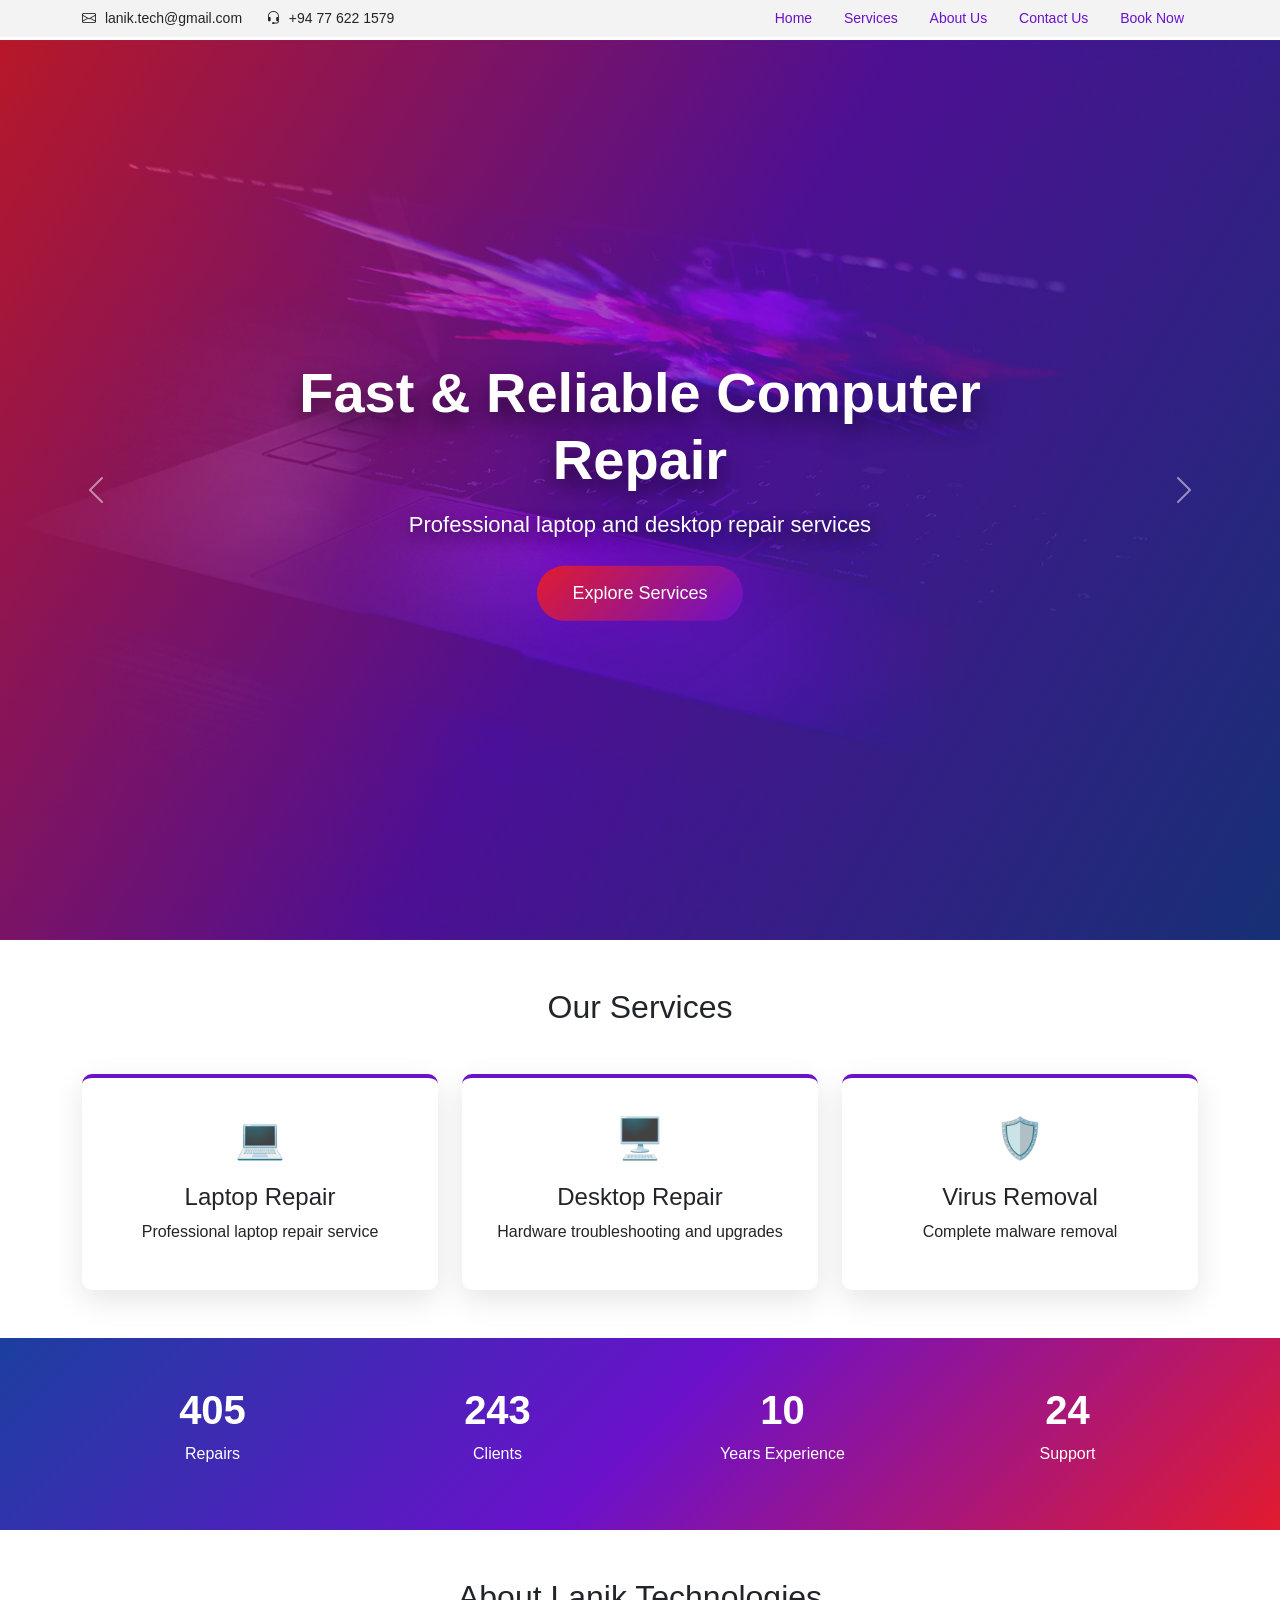
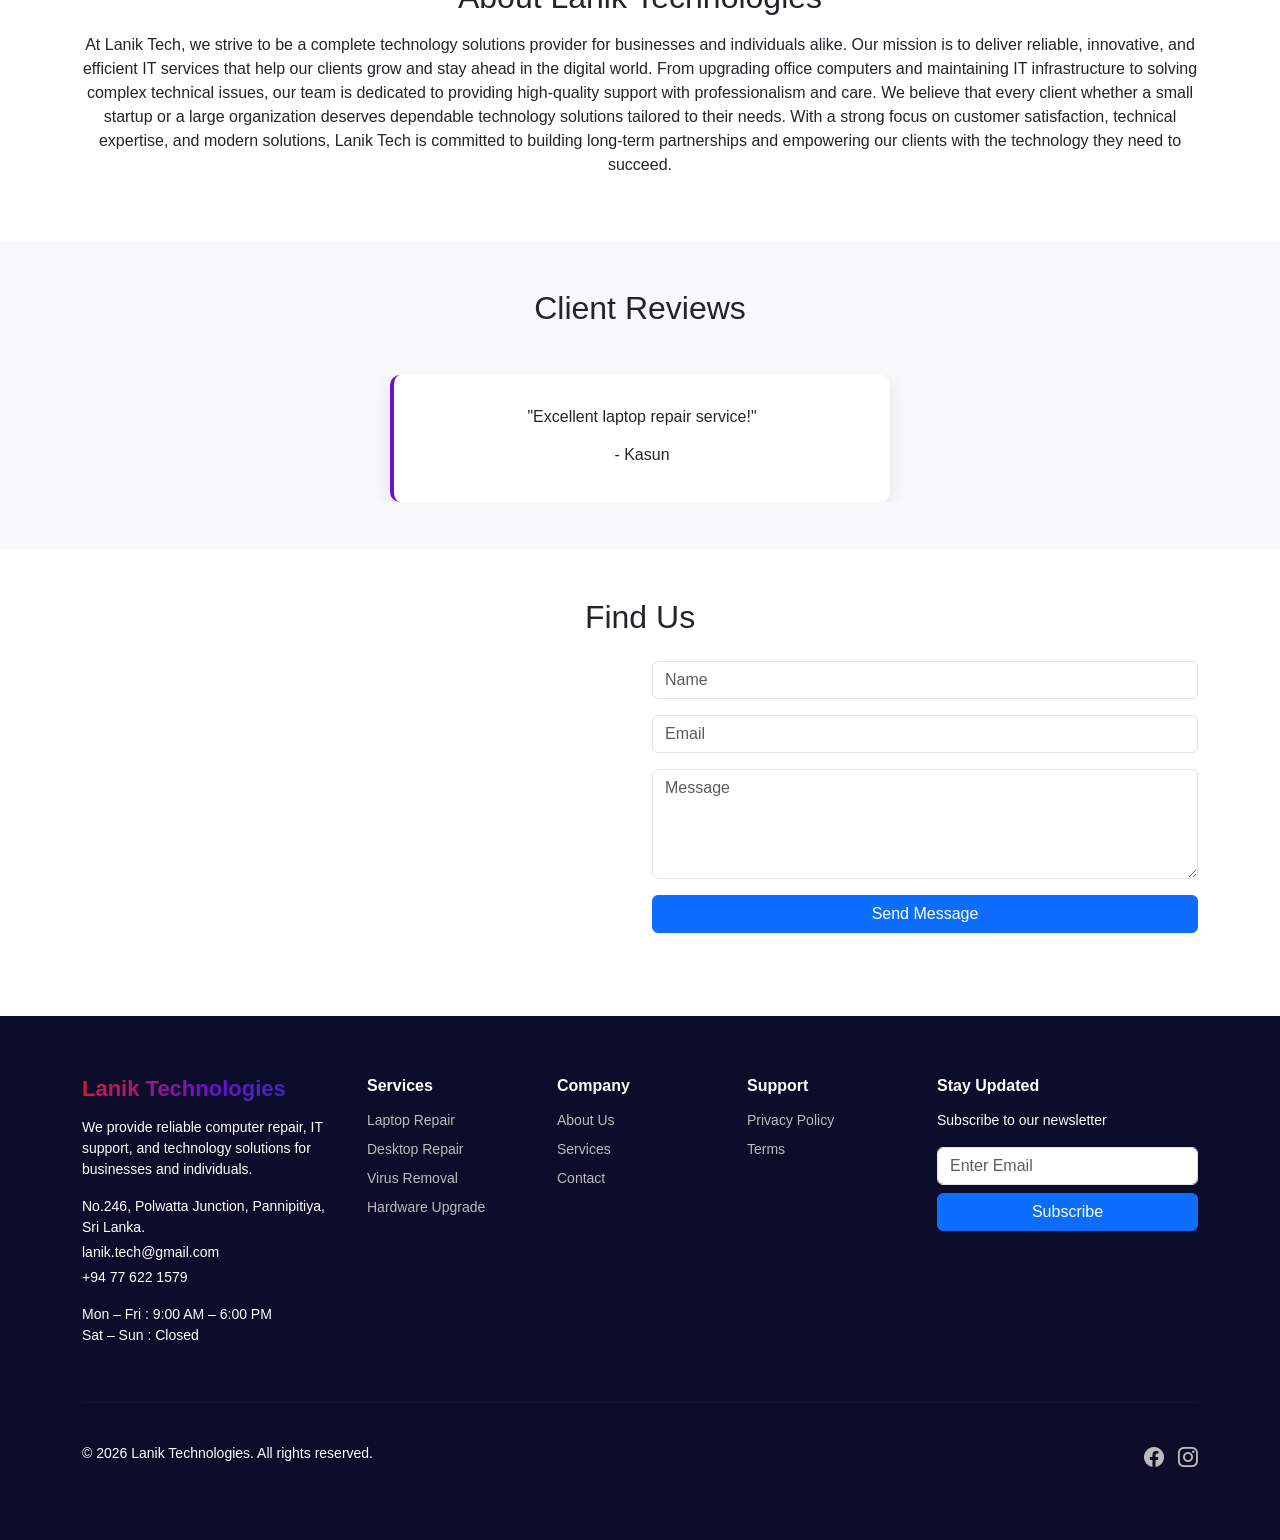
==== index.html @ faeea5ef "Add files via upload" ====
<!DOCTYPE html>
<html lang="en">

<head>

<meta charset="UTF-8">
<meta name="viewport" content="width=device-width, initial-scale=1">

<title>Lanik Technologies</title>

<link href="https://cdn.jsdelivr.net/npm/bootstrap@5.3.2/dist/css/bootstrap.min.css" rel="stylesheet">

<link rel="stylesheet" href="css/style.css">

<link rel="stylesheet" href="https://cdn.jsdelivr.net/npm/bootstrap-icons@1.10.5/font/bootstrap-icons.css">

<script src="https://cdn.jsdelivr.net/npm/bootstrap@5.3.2/dist/js/bootstrap.bundle.min.js"></script>

</head>

<body>

<!-- TOP HEADER -->
<div class="top-header">

<div class="container d-flex justify-content-between align-items-center">

<div class="top-contact">

<i class="bi bi-envelope"></i> lanik.tech@gmail.com
<span class="divider"></span>
<i class="bi bi-headset"></i> +94 77 622 1579

</div>

<div class="top-menu">

<a href="#home">Home</a>
<a href="#services">Services</a>
<a href="#about">About Us</a>
<a href="#contact">Contact Us</a>
<a href="book.html">Book Now</a>

</div>

</div>

</div>

<section id="home" class="hero">

<div id="heroSlider" class="carousel slide carousel-fade" data-bs-ride="carousel" data-bs-interval="5000">

<div class="carousel-inner">

<!-- Slide 1 -->
<div class="carousel-item active hero-slide" style="background-image:url('images/hero1.jpg');">

<div class="hero-overlay"></div>

<div class="hero-content">
<h1>Fast & Reliable Computer Repair</h1>
<p>Professional laptop and desktop repair services</p>
<a href="#services" class="btn hero-btn">Explore Services</a>
</div>

</div>

<!-- Slide 2 -->
<div class="carousel-item hero-slide" style="background-image:url('images/hero2.jpg');">

<div class="hero-overlay"></div>

<div class="hero-content">
<h1>Fast & Reliable Computer Repair</h1>
<p>Professional laptop and desktop repair services</p>
<a href="#services" class="btn hero-btn">Explore Services</a>
</div>

</div>

<!-- Slide 3 -->
<div class="carousel-item hero-slide" style="background-image:url('images/hero3.jpg');">

<div class="hero-overlay"></div>

<div class="hero-content">
<h1>Fast & Reliable Computer Repair</h1>
<p>Professional laptop and desktop repair services</p>
<a href="#services" class="btn hero-btn">Explore Services</a>
</div>

</div>

</div>

<!-- PREVIOUS BUTTON -->
<button class="carousel-control-prev" type="button" data-bs-target="#heroSlider" data-bs-slide="prev">

<span class="carousel-control-prev-icon"></span>

</button>

<!-- NEXT BUTTON -->
<button class="carousel-control-next" type="button" data-bs-target="#heroSlider" data-bs-slide="next">

<span class="carousel-control-next-icon"></span>

</button>

</div>

</section>

<section id="services" class="py-5 reveal">

<div class="container">

<h2 class="text-center mb-5">Our Services</h2>

<div class="row text-center">

<!-- Laptop Repair -->

<div class="col-md-4">

<div class="service-card" data-bs-toggle="modal" data-bs-target="#laptopModal">

<div class="service-icon">💻</div>

<h4>Laptop Repair</h4>
<p>Professional laptop repair service</p>

</div>

</div>

<!-- Desktop Repair -->

<div class="col-md-4">

<div class="service-card" data-bs-toggle="modal" data-bs-target="#desktopModal">

<div class="service-icon">🖥️</div>

<h4>Desktop Repair</h4>
<p>Hardware troubleshooting and upgrades</p>

</div>

</div>

<!-- Virus Removal -->

<div class="col-md-4">

<div class="service-card" data-bs-toggle="modal" data-bs-target="#virusModal">

<div class="service-icon">🛡️</div>

<h4>Virus Removal</h4>
<p>Complete malware removal</p>

</div>

</div>

</div>

</div>

</section>

<div class="modal fade" id="laptopModal">

<div class="modal-dialog modal-dialog-centered">

<div class="modal-content">

<div class="modal-header">

<h5 class="modal-title">Laptop Repair Service</h5>

<button class="btn-close" data-bs-dismiss="modal"></button>

</div>

<div class="modal-body">

<p>We provide complete laptop repair services including:</p>

<ul>

<li>Screen replacement</li>
<li>Keyboard repair</li>
<li>Battery replacement</li>
<li>Motherboard troubleshooting</li>
<li>Performance upgrades (RAM / SSD)</li>

</ul>

<p>Our technicians diagnose issues quickly and provide reliable solutions.</p>

</div>

</div>

</div>

</div>

<div class="modal fade" id="desktopModal">

<div class="modal-dialog modal-dialog-centered">

<div class="modal-content">

<div class="modal-header">

<h5 class="modal-title">Desktop Repair Service</h5>

<button class="btn-close" data-bs-dismiss="modal"></button>

</div>

<div class="modal-body">

<p>Desktop repair services include:</p>

<ul>

<li>Hardware troubleshooting</li>
<li>Power supply repair</li>
<li>RAM & storage upgrades</li>
<li>System optimization</li>
<li>Custom PC builds</li>

</ul>

<p>We ensure your desktop runs smoothly and efficiently.</p>

</div>

</div>

</div>

</div>

<div class="modal fade" id="virusModal">

<div class="modal-dialog modal-dialog-centered">

<div class="modal-content">

<div class="modal-header">

<h5 class="modal-title">Virus Removal Service</h5>

<button class="btn-close" data-bs-dismiss="modal"></button>

</div>

<div class="modal-body">

<p>We remove all types of malware and viruses including:</p>

<ul>

<li>Spyware & adware removal</li>
<li>Ransomware protection</li>
<li>System cleanup</li>
<li>Security software installation</li>
<li>Data protection setup</li>

</ul>

<p>Your system will be secure and optimized after our service.</p>

</div>

</div>

</div>

</div>

<section class="stats text-center py-5 reveal">

<div class="container">

<div class="row">

<div class="col-md-3">
<h2 class="counter" data-target="500">0</h2>
<p>Repairs</p>
</div>

<div class="col-md-3">
<h2 class="counter" data-target="300">0</h2>
<p>Clients</p>
</div>

<div class="col-md-3">
<h2 class="counter" data-target="10">0</h2>
<p>Years Experience</p>
</div>

<div class="col-md-3">
<h2 class="counter" data-target="24">0</h2>
<p>Support</p>
</div>

</div>

</div>

</section>

<!-- About -->

<section id="about" class="py-5 reveal">

<div class="container text-center">

<h2>About Lanik Technologies</h2>

<p class="mt-3">
At Lanik Tech, we strive to be a complete technology solutions provider for businesses and individuals alike. Our mission is to deliver reliable, innovative, and efficient IT services that help our clients grow and stay ahead in the digital world.

From upgrading office computers and maintaining IT infrastructure to solving complex technical issues, our team is dedicated to providing high-quality support with professionalism and care. We believe that every client whether a small startup or a large organization deserves dependable technology solutions tailored to their needs.

With a strong focus on customer satisfaction, technical expertise, and modern solutions, Lanik Tech is committed to building long-term partnerships and empowering our clients with the technology they need to succeed.

</p>

</div>

</section>

<section class="py-5 bg-light reveal">

<div class="container text-center">

<h2 class="mb-5">Client Reviews</h2>

<div id="reviews" class="carousel slide" data-bs-ride="carousel">

<div class="carousel-inner">

<div class="carousel-item active">

<div class="review-card">

<p>"Excellent laptop repair service!"</p>
<h6>- Kasun</h6>

</div>

</div>

<div class="carousel-item">

<div class="review-card">

<p>"Very professional technicians."</p>
<h6>- Nimal</h6>

</div>

</div>

<div class="carousel-item">

<div class="review-card">

<p>"Fast and reliable service."</p>
<h6>- Sanduni</h6>

</div>

</div>

</div>

</div>

</div>

</section>

<section id="contact" class="py-5 reveal">

<div class="container">

<h2 class="text-center mb-4">Find Us</h2>

<div class="row">

<div class="col-md-6">
<iframe src="https://www.google.com/maps/embed?pb=!1m18!1m12!1m3!1d3961.2448924278874!2d79.9404788736926!3d6.861226719149259!2m3!1f0!2f0!3f0!3m2!1i1024!2i768!4f13.1!3m3!1m2!1s0x3ae251706055b18f%3A0x7e274aadc831feeb!2sLanik%20Technologies!5e0!3m2!1sen!2slk!4v1773117598805!5m2!1sen!2slk"
width="100%" 
height="300" 
style="border:0;">
</iframe>
</div>

<div class="col-md-6">

<form>

<input class="form-control mb-3" placeholder="Name">
<input class="form-control mb-3" placeholder="Email">
<textarea class="form-control mb-3" rows="4" placeholder="Message"></textarea>

<button class="btn btn-primary w-100">
Send Message
</button>

</form>

</div>

</div>

</div>

</section>

<!-- Footer -->
<footer class="footer-section reveal">

<div class="container">

<div class="row gy-4">

<!-- Company Info -->
<div class="col-lg-3 col-md-6">

<h5 class="footer-logo">Lanik Technologies</h5>

<p>
We provide reliable computer repair, IT support, and technology
solutions for businesses and individuals.
</p>

<p class="mb-1">No.246, Polwatta Junction, Pannipitiya, Sri Lanka.</p>
<p class="mb-1">lanik.tech@gmail.com</p>
<p>+94 77 622 1579</p>

<p class="mt-3">
Mon – Fri : 9:00 AM – 6:00 PM <br>
Sat – Sun : Closed
</p>

</div>

<!-- Services -->
<div class="col-lg-2 col-md-6">

<h6 class="footer-title">Services</h6>

<ul class="footer-links">

<li><a href="#">Laptop Repair</a></li>
<li><a href="#">Desktop Repair</a></li>
<li><a href="#">Virus Removal</a></li>
<li><a href="#">Hardware Upgrade</a></li>

</ul>

</div>

<!-- Company -->
<div class="col-lg-2 col-md-6">

<h6 class="footer-title">Company</h6>

<ul class="footer-links">

<li><a href="#about">About Us</a></li>
<li><a href="#services">Services</a></li>
<li><a href="#contact">Contact</a></li>

</ul>

</div>

<!-- Support -->
<div class="col-lg-2 col-md-6">

<h6 class="footer-title">Support</h6>

<ul class="footer-links">

<li><a href="#">Privacy Policy</a></li>
<li><a href="#">Terms</a></li>

</ul>

</div>

<!-- Language / Newsletter -->
<div class="col-lg-3 col-md-6">

<h6 class="footer-title">Stay Updated</h6>

<p>Subscribe to our newsletter</p>

<input type="email" class="form-control mb-2" placeholder="Enter Email">

<button class="btn btn-primary w-100">
Subscribe
</button>

</div>

</div>

<hr class="footer-line">

<!-- Bottom Footer -->

<div class="footer-bottom d-flex justify-content-between flex-wrap">

<p>© 2026 Lanik Technologies. All rights reserved.</p>

<div class="social-icons">

<a href="https://www.facebook.com/laniktechnologies"><i class="bi bi-facebook"></i></a>
<a href="#"><i class="bi bi-instagram"></i></a>

</div>

</div>

</div>

</footer>

<script src="https://cdn.jsdelivr.net/npm/bootstrap@5.3.2/dist/js/bootstrap.bundle.min.js"></script>

<script src="js/script.js"></script>

</body>
</html>
---- css/style.css ----
body{
font-family:Poppins,sans-serif;
margin:0;
padding:0;
}

/* ===============================
COLOR THEME (LANIK LOGO COLORS)
=============================== */

:root{

--red:#e21b2f;
--purple:#6a11cb;
--blue:#1b3fa0;

--main-gradient:linear-gradient(135deg,#e21b2f,#6a11cb,#1b3fa0);

}

/* TOP HEADER */

.top-header{

background:#f3f3f3;
font-size:14px;
padding:8px 0;

}

.top-contact i{
margin-right:5px;
}

.divider{
margin:0 10px;
color:#aaa;
}

.top-menu a{
text-decoration: none;
color: var(--purple);
padding: 6px 14px;
border-radius: 8px;
position: relative;

/* smooth animation */
transition: background 0.4s ease,
            transform 0.3s ease,
            box-shadow 0.3s ease;
}

/* hover effect */

.top-menu a:hover{

background: var(--main-gradient);

backdrop-filter: blur(8px);
-webkit-backdrop-filter: blur(8px);

box-shadow: 0 6px 18px rgba(0,0,0,0.25);

transform: translateY(-2px);

color:#fff;

}
/* HERO SECTION */

.hero{
height:100vh;
margin-top:3px;
}

/* carousel full height */

#heroSlider,
#heroSlider .carousel-inner,
#heroSlider .carousel-item{
height:100%;
}

/* slide */

.hero-slide{
background-size:cover;
background-position:center;
background-repeat:no-repeat;
height:100%;
position:relative;
}

/* overlay */

.hero-overlay{
position:absolute;
top:0;
left:0;
width:100%;
height:100%;

background:linear-gradient(
120deg,
rgba(226,27,47,0.8),
rgba(106,17,203,0.7),
rgba(27,63,160,0.7)
);

z-index:1;
}

/* center content */

.hero-content{
position:absolute;
top:50%;
left:50%;
transform:translate(-50%,-50%);
z-index:2;
color:white;
text-align:center;
width:100%;
max-width:900px;
padding:20px;
}

/* title */

.hero-content h1{
font-size:56px;
font-weight:700;
margin-bottom:15px;
text-shadow:0 10px 25px rgba(0,0,0,0.6);
}

/* text */

.hero-content p{
font-size:22px;
margin-bottom:25px;
text-shadow:0 5px 15px rgba(0,0,0,0.6);
}

/* button */

.hero-btn{
background:linear-gradient(135deg,#e21b2f,#6a11cb);
color:white;
padding:14px 35px;
border-radius:50px;
font-size:18px;
border:none;
transition:0.3s;
}

.hero-btn:hover{
background:linear-gradient(135deg,#6a11cb,#1b3fa0);
transform:translateY(-3px);
}

/* SERVICES */

.service-card{
background:white;
padding:30px;
border-radius:10px;
text-align:center;
box-shadow:0 10px 30px rgba(0,0,0,0.1);
transition:0.3s;
border-top:4px solid var(--purple);
}

.service-card:hover{
transform:translateY(-10px);
box-shadow:0 15px 40px rgba(0,0,0,0.15);
}

.service-icon{
font-size:40px;
margin-bottom:15px;
color:var(--purple);
}

.service-card{
cursor:pointer;
}

/* STATS */

.stats{
background:linear-gradient(135deg,#1b3fa0,#6a11cb,#e21b2f);
color:white;
}

.counter{
font-size:40px;
font-weight:700;
}

/* REVIEWS */

.review-card{
background:white;
padding:30px;
border-radius:10px;
box-shadow:0 5px 20px rgba(0,0,0,0.1);
max-width:500px;
margin:auto;
border-left:4px solid var(--purple);
}

/* FOOTER */

.footer-section{
background:#0c0c2b;
color:white;
padding:60px 0;
font-size:14px;
}

.footer-logo{
font-weight:700;
font-size:22px;
margin-bottom:15px;
background:var(--main-gradient);
-webkit-background-clip:text;
-webkit-text-fill-color:transparent;
}

.footer-title{
font-weight:600;
margin-bottom:15px;
color:#fff;
}

.footer-links{
list-style:none;
padding:0;
}

.footer-links li{
margin-bottom:8px;
}

.footer-links a{
text-decoration:none;
color:#bbb;
transition:0.3s;
}

.footer-links a:hover{
color:#fff;
}

.footer-line{
margin:40px 0;
border-color:#333;
}

.footer-bottom{
font-size:14px;
}

.social-icons a{
margin-left:10px;
font-size:20px;
color:#bbb;
}

.social-icons a:hover{
color:#fff;
}

/* MOBILE RESPONSIVE */

@media (max-width:768px){

.hero-content h1{
font-size:32px;
}

.hero-content p{
font-size:16px;
}

.hero-btn{
padding:10px 25px;
font-size:16px;
}

}

/* SCROLL REVEAL */

.reveal{
opacity:0;
transform:translateY(60px);
transition:all 1s ease;
}

.reveal.active{
opacity:1;
transform:translateY(0);
}

/* HERO TEXT ANIMATION */

@keyframes heroFade{

0%{
opacity:0;
transform:translateY(40px);
}

100%{
opacity:1;
transform:translateY(0);
}

}

/* SMOOTH SCROLL */

html{
scroll-behavior:smooth;
}
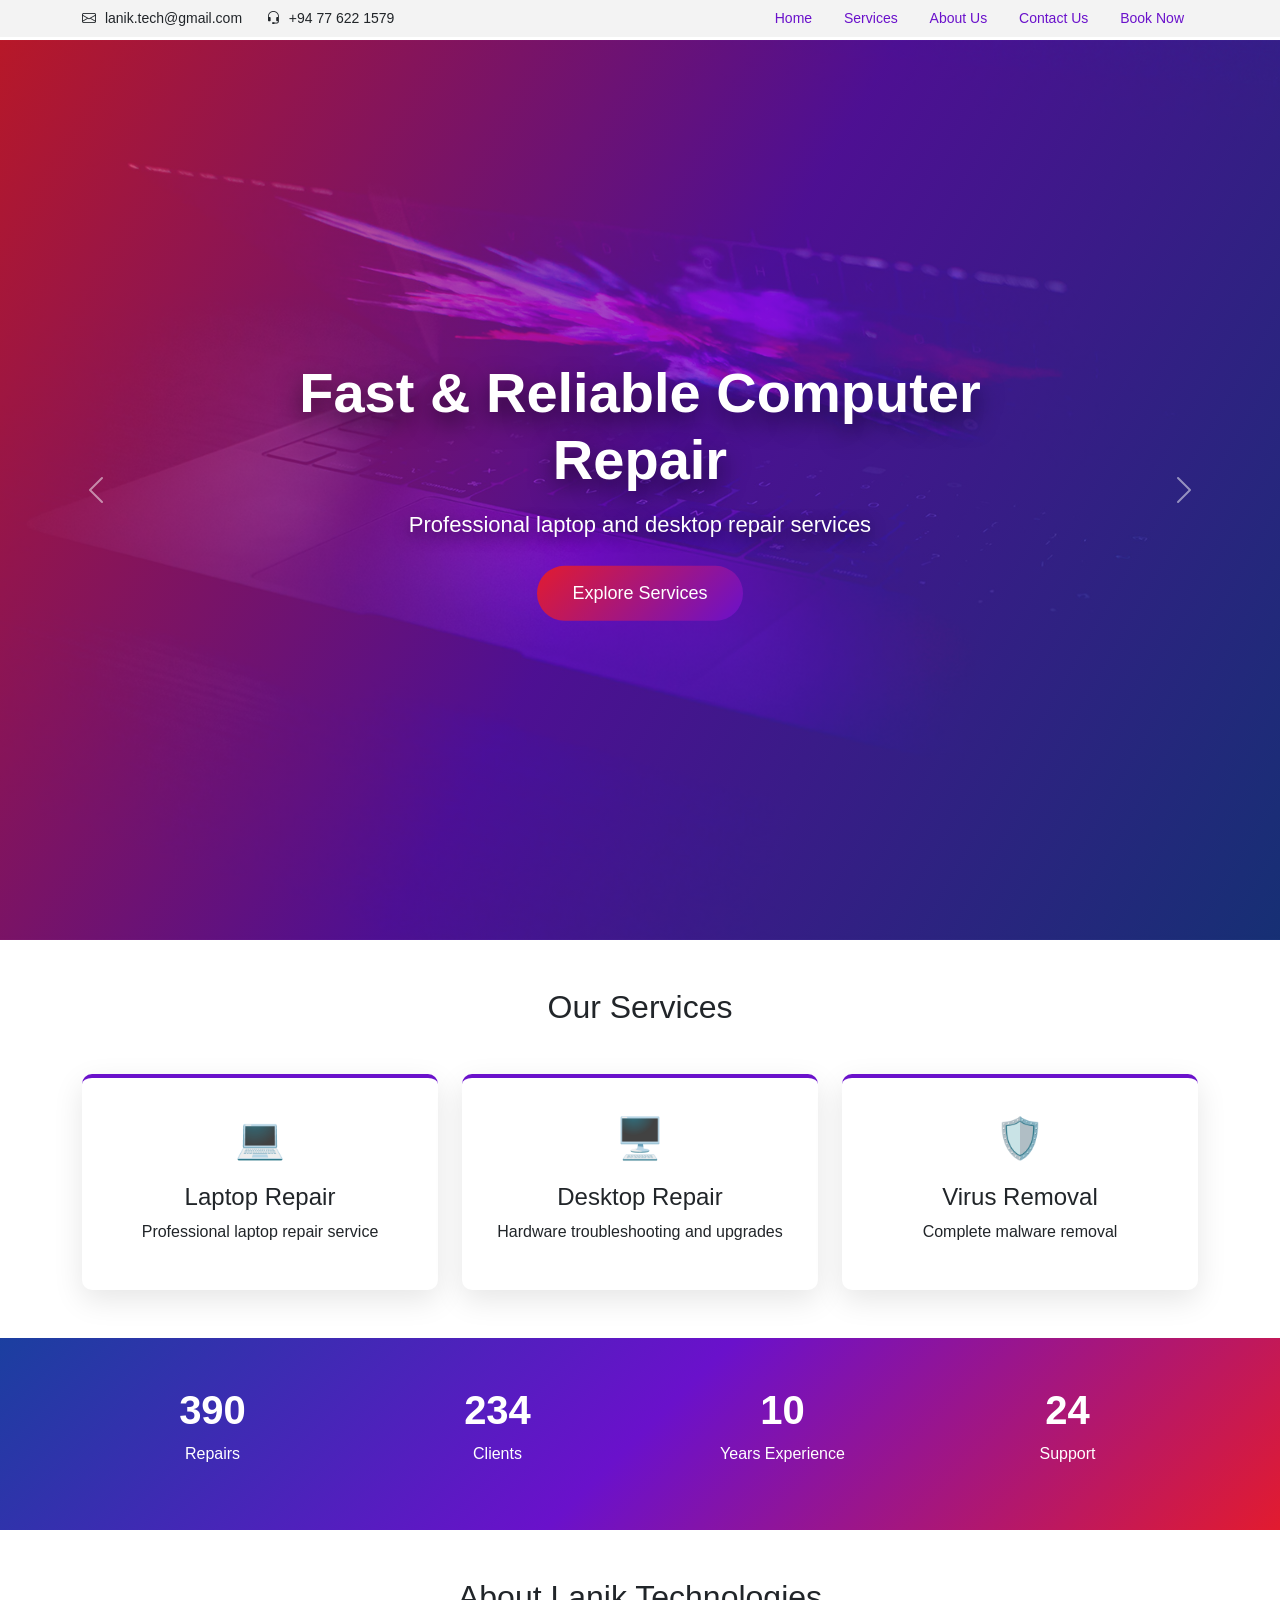
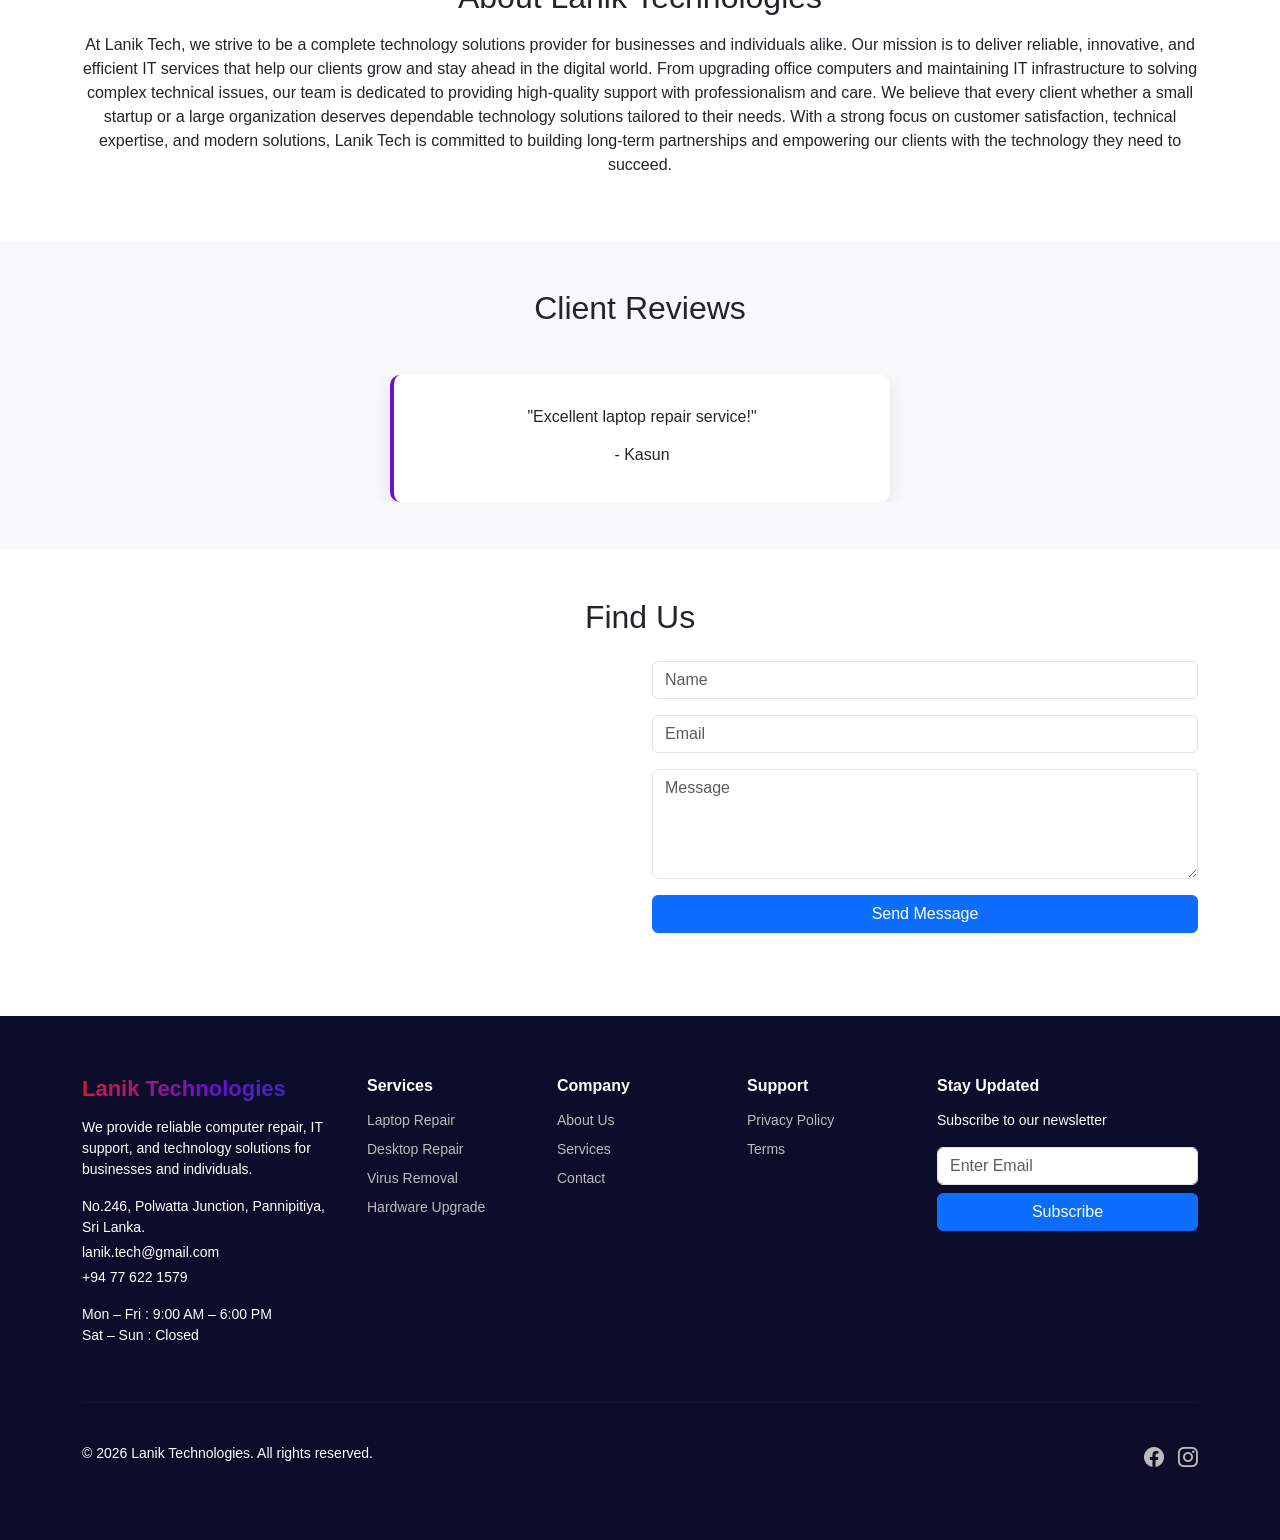
==== commit 0e4ff66d: "Add files via upload" ====
--- a/index.html
+++ b/index.html
@@ -23,7 +23,7 @@
 <!-- TOP HEADER -->
 <div class="top-header">
 
-<div class="container d-flex justify-content-between align-items-center">
+<div class="container d-flex justify-content-between align-items-center flex-wrap">
 
 <div class="top-contact">
 
@@ -58,7 +58,7 @@
 
 <div class="hero-overlay"></div>
 
-<div class="hero-content">
+<div class="hero-content text-center px-3">
 <h1>Fast & Reliable Computer Repair</h1>
 <p>Professional laptop and desktop repair services</p>
 <a href="#services" class="btn hero-btn">Explore Services</a>
--- a/css/style.css
+++ b/css/style.css
@@ -326,4 +326,115 @@
 scroll-behavior:smooth;
 }
 
-
+/* ================================================
+   RESPONSIVE FIXES - HEADER, BOOKING FORM, FOOTER
+================================================ */
+
+/* TOP HEADER MOBILE */
+@media (max-width:768px){
+
+  .top-header .container{
+    flex-direction: column;
+    align-items: flex-start;
+    gap: 10px;
+  }
+
+  .top-menu{
+    width: 100%;
+    display: flex;
+    flex-wrap: wrap;
+    justify-content: center;
+  }
+
+  .top-menu a{
+    margin:5px;
+  }
+
+  .top-contact{
+    width: 100%;
+    text-align: center;
+  }
+}
+
+/* BOOKING FORM MOBILE */
+@media (max-width:768px){
+
+  /* Center booking card */
+  .col-lg-7{
+    width: 90%;
+    margin: 0 auto;
+  }
+
+  /* Button full width */
+  .hero-btn{
+    width: 100%;
+    padding: 12px 0;
+    font-size:16px;
+  }
+
+  /* Input fields full width */
+  .form-control, .form-select, textarea{
+    width: 100%;
+  }
+
+  /* Padding adjustment */
+  .card{
+    padding:20px;
+  }
+}
+
+/* HERO SECTION MOBILE */
+@media (max-width:576px){
+
+  .hero-content h1{
+    font-size:28px;
+  }
+
+  .hero-content p{
+    font-size:14px;
+  }
+
+  .hero-btn{
+    padding:8px 20px;
+    font-size:14px;
+  }
+}
+
+/* FOOTER MOBILE */
+@media (max-width:768px){
+
+  .footer-section .row{
+    text-align:center;
+  }
+
+  .footer-section .col-lg-3,
+  .footer-section .col-lg-2{
+    margin-bottom:20px;
+  }
+
+  .social-icons{
+    justify-content:center;
+    margin-top:10px;
+  }
+
+  .footer-bottom{
+    flex-direction: column;
+    gap:10px;
+    text-align:center;
+  }
+}
+
+/* GENERAL FIXES */
+@media(max-width:480px){
+  .service-card{
+    padding:20px;
+  }
+
+  .counter{
+    font-size:28px;
+  }
+
+  .review-card{
+    padding:20px;
+  }
+}
